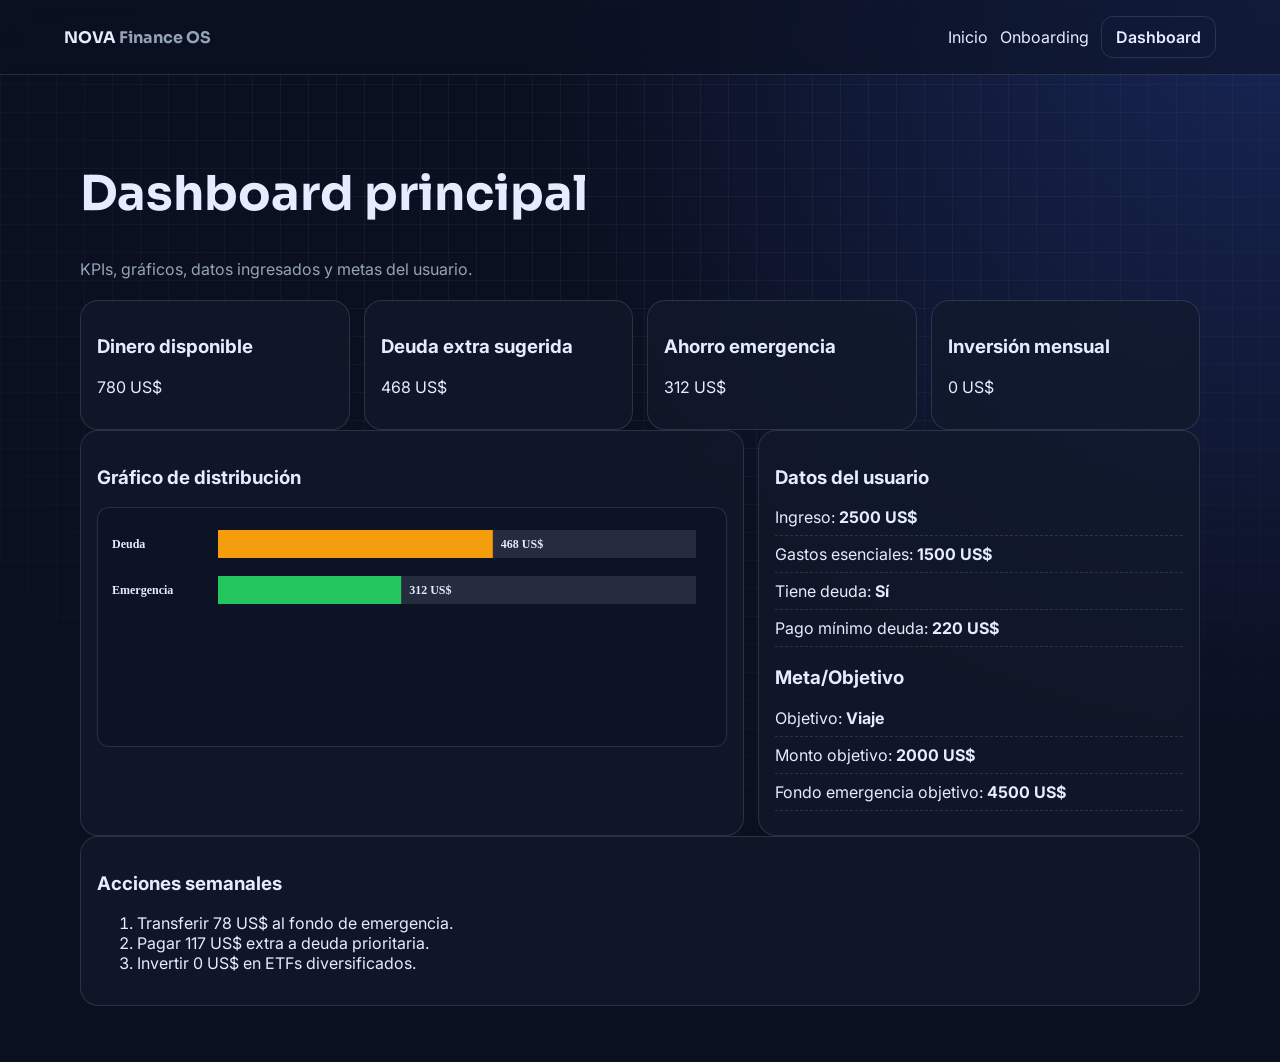
==== dashboard.html @ e24fccea "Refactor into multi-page app with onboarding and dashboard" ====
<!doctype html>
<html lang="es">
<head>
  <meta charset="UTF-8" />
  <meta name="viewport" content="width=device-width, initial-scale=1.0" />
  <title>NOVA Finance OS — Dashboard</title>
  <link rel="preconnect" href="https://fonts.googleapis.com"><link rel="preconnect" href="https://fonts.gstatic.com" crossorigin>
  <link href="https://fonts.googleapis.com/css2?family=Inter:wght@400;500;600;700;800&family=Sora:wght@500;700&display=swap" rel="stylesheet">
  <link rel="stylesheet" href="styles.css" />
</head>
<body>
<div class="bg-grid"></div>
<header class="topbar"><div class="brand">NOVA <span>Finance OS</span></div><nav class="topnav"><a href="index.html">Inicio</a><a href="onboarding.html">Onboarding</a><a href="dashboard.html" class="btn ghost">Dashboard</a></nav></header>
<main class="section">
  <h1 class="page-title">Dashboard principal</h1>
  <p class="subtitle">KPIs, gráficos, datos ingresados y metas del usuario.</p>

  <section class="kpi-grid">
    <article class="panel"><h3>Dinero disponible</h3><p id="kpi-surplus">—</p></article>
    <article class="panel"><h3>Deuda extra sugerida</h3><p id="kpi-debt">—</p></article>
    <article class="panel"><h3>Ahorro emergencia</h3><p id="kpi-emergency">—</p></article>
    <article class="panel"><h3>Inversión mensual</h3><p id="kpi-invest">—</p></article>
  </section>

  <section class="planner-grid">
    <article class="panel">
      <h3>Gráfico de distribución</h3>
      <canvas id="allocationChart" width="620" height="280"></canvas>
    </article>
    <article class="panel">
      <h3>Datos del usuario</h3>
      <div id="user-data" class="data-list"></div>
      <h3>Meta/Objetivo</h3>
      <div id="goal-data" class="data-list"></div>
    </article>
  </section>

  <section class="panel">
    <h3>Acciones semanales</h3>
    <ol id="weekly-actions"></ol>
  </section>
</main>
<script src="script.js"></script>
</body>
</html>
---- styles.css ----
:root { --bg:#0b1020; --surface:rgba(18,26,43,.7); --stroke:rgba(148,163,184,.2); --text:#e6ecff; --muted:#94a3b8; --primary:#5b8cff; --success:#22c55e; --warn:#f59e0b; }
*{box-sizing:border-box} html,body{margin:0;padding:0;font-family:Inter,system-ui,sans-serif;color:var(--text);background:radial-gradient(circle at top right,#172554,var(--bg) 45%)}
.bg-grid{position:fixed;inset:0;background-image:linear-gradient(rgba(255,255,255,.04) 1px,transparent 1px),linear-gradient(90deg,rgba(255,255,255,.04) 1px,transparent 1px);background-size:28px 28px;mask-image:radial-gradient(circle at 50% 0,black 35%,transparent 100%);pointer-events:none;z-index:0}
main,.topbar{position:relative;z-index:1}.section{width:min(1120px,92vw);margin:0 auto;padding:56px 0}
.topbar{position:sticky;top:0;z-index:10;backdrop-filter:blur(12px);display:flex;justify-content:space-between;align-items:center;padding:16px 5vw;border-bottom:1px solid var(--stroke);background:rgba(11,16,32,.5)}
.topnav{display:flex;gap:12px;align-items:center}.topnav a{color:var(--text);text-decoration:none}.brand{font-family:Sora,sans-serif;font-weight:700}.brand span{color:var(--muted)}
.hero h1,.page-title{font-family:Sora,sans-serif;font-size:clamp(2rem,4vw,3rem)}.eyebrow{color:var(--primary);font-weight:700}.subtitle{color:var(--muted);line-height:1.7}
.btn{border:0;text-decoration:none;display:inline-flex;align-items:center;justify-content:center;padding:10px 14px;border-radius:12px;font-weight:600;background:linear-gradient(135deg,#4f7fff,#5b8cff);color:#fff;cursor:pointer}.btn.ghost{background:transparent;border:1px solid var(--stroke)}
.hero-actions{display:flex;gap:12px}.cards,.kpi-grid,.planner-grid,.grid-2{display:grid;gap:14px}.cards{grid-template-columns:repeat(3,1fr)}.kpi-grid{grid-template-columns:repeat(4,1fr)}.planner-grid{grid-template-columns:1.2fr .8fr}.grid-2{grid-template-columns:1fr 1fr}
.card,.panel{background:var(--surface);border:1px solid var(--stroke);border-radius:18px;padding:16px;backdrop-filter:blur(10px)}.field{display:grid;gap:8px;margin-bottom:12px}
input,select{width:100%;border-radius:10px;border:1px solid var(--stroke);background:rgba(15,23,42,.65);color:var(--text);padding:11px 12px}
canvas{width:100%;height:240px;border:1px solid var(--stroke);border-radius:12px;background:rgba(11,16,32,.35)}
.data-list p{margin:8px 0;padding-bottom:8px;border-bottom:1px dashed var(--stroke)}
.reveal{opacity:0;transform:translateY(24px);transition:opacity .7s ease,transform .7s ease}.reveal.visible{opacity:1;transform:translateY(0)}
@media (max-width:980px){.cards,.kpi-grid,.planner-grid,.grid-2{grid-template-columns:1fr}}
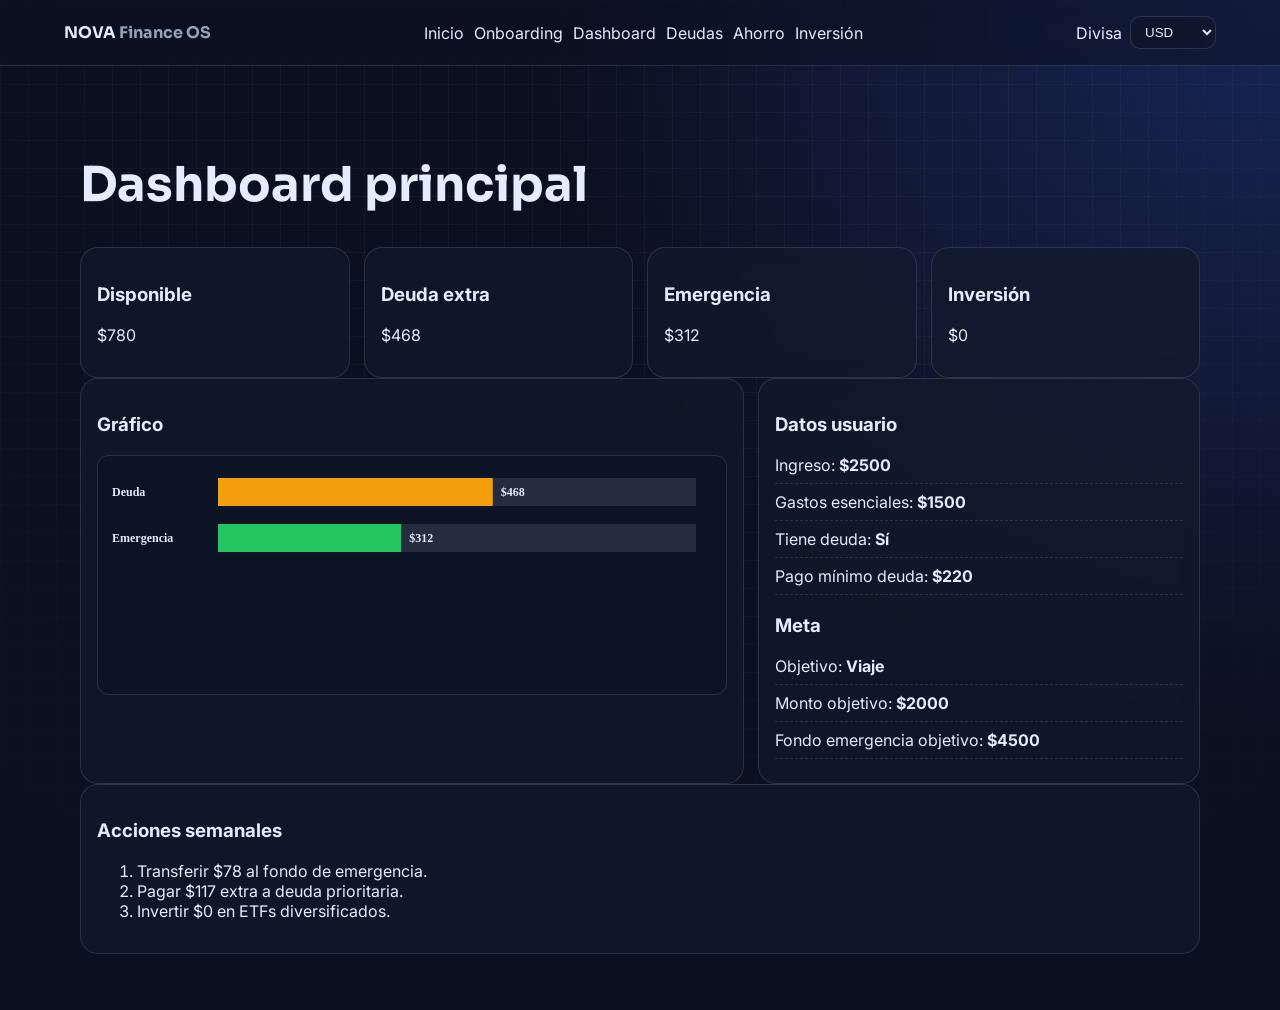
==== commit 4fa09f13: "Add specialized pages and global top-right currency switcher" ====
--- a/dashboard.html
+++ b/dashboard.html
@@ -1,45 +1,4 @@
-<!doctype html>
-<html lang="es">
-<head>
-  <meta charset="UTF-8" />
-  <meta name="viewport" content="width=device-width, initial-scale=1.0" />
-  <title>NOVA Finance OS — Dashboard</title>
-  <link rel="preconnect" href="https://fonts.googleapis.com"><link rel="preconnect" href="https://fonts.gstatic.com" crossorigin>
-  <link href="https://fonts.googleapis.com/css2?family=Inter:wght@400;500;600;700;800&family=Sora:wght@500;700&display=swap" rel="stylesheet">
-  <link rel="stylesheet" href="styles.css" />
-</head>
-<body>
-<div class="bg-grid"></div>
-<header class="topbar"><div class="brand">NOVA <span>Finance OS</span></div><nav class="topnav"><a href="index.html">Inicio</a><a href="onboarding.html">Onboarding</a><a href="dashboard.html" class="btn ghost">Dashboard</a></nav></header>
-<main class="section">
-  <h1 class="page-title">Dashboard principal</h1>
-  <p class="subtitle">KPIs, gráficos, datos ingresados y metas del usuario.</p>
-
-  <section class="kpi-grid">
-    <article class="panel"><h3>Dinero disponible</h3><p id="kpi-surplus">—</p></article>
-    <article class="panel"><h3>Deuda extra sugerida</h3><p id="kpi-debt">—</p></article>
-    <article class="panel"><h3>Ahorro emergencia</h3><p id="kpi-emergency">—</p></article>
-    <article class="panel"><h3>Inversión mensual</h3><p id="kpi-invest">—</p></article>
-  </section>
-
-  <section class="planner-grid">
-    <article class="panel">
-      <h3>Gráfico de distribución</h3>
-      <canvas id="allocationChart" width="620" height="280"></canvas>
-    </article>
-    <article class="panel">
-      <h3>Datos del usuario</h3>
-      <div id="user-data" class="data-list"></div>
-      <h3>Meta/Objetivo</h3>
-      <div id="goal-data" class="data-list"></div>
-    </article>
-  </section>
-
-  <section class="panel">
-    <h3>Acciones semanales</h3>
-    <ol id="weekly-actions"></ol>
-  </section>
-</main>
-<script src="script.js"></script>
-</body>
-</html>
+<!doctype html><html lang="es"><head><meta charset="UTF-8" /><meta name="viewport" content="width=device-width, initial-scale=1.0" /><title>NOVA — Dashboard</title><link rel="preconnect" href="https://fonts.googleapis.com"><link rel="preconnect" href="https://fonts.gstatic.com" crossorigin><link href="https://fonts.googleapis.com/css2?family=Inter:wght@400;500;600;700;800&family=Sora:wght@500;700&display=swap" rel="stylesheet"><link rel="stylesheet" href="styles.css" /></head><body>
+<div class="bg-grid"></div><header class="topbar"><div class="brand">NOVA <span>Finance OS</span></div><nav class="topnav"><a href="index.html">Inicio</a><a href="onboarding.html">Onboarding</a><a href="dashboard.html">Dashboard</a><a href="deudas.html">Deudas</a><a href="ahorro.html">Ahorro</a><a href="inversion.html">Inversión</a></nav><div class="currency-switcher"><label for="currency">Divisa</label><select id="currency"><option>USD</option><option>EUR</option><option>MXN</option><option>COP</option></select></div></header>
+<main class="section"><h1 class="page-title">Dashboard principal</h1><section class="kpi-grid"><article class="panel"><h3>Disponible</h3><p id="kpi-surplus" data-money="surplus">—</p></article><article class="panel"><h3>Deuda extra</h3><p id="kpi-debt" data-money="debt">—</p></article><article class="panel"><h3>Emergencia</h3><p id="kpi-emergency" data-money="emergency">—</p></article><article class="panel"><h3>Inversión</h3><p id="kpi-invest" data-money="investing">—</p></article></section><section class="planner-grid"><article class="panel"><h3>Gráfico</h3><canvas id="allocationChart" width="620" height="280"></canvas></article><article class="panel"><h3>Datos usuario</h3><div id="user-data" class="data-list"></div><h3>Meta</h3><div id="goal-data" class="data-list"></div></article></section><section class="panel"><h3>Acciones semanales</h3><ol id="weekly-actions"></ol></section></main>
+<script src="script.js"></script></body></html>
--- a/styles.css
+++ b/styles.css
@@ -3,7 +3,7 @@
 .bg-grid{position:fixed;inset:0;background-image:linear-gradient(rgba(255,255,255,.04) 1px,transparent 1px),linear-gradient(90deg,rgba(255,255,255,.04) 1px,transparent 1px);background-size:28px 28px;mask-image:radial-gradient(circle at 50% 0,black 35%,transparent 100%);pointer-events:none;z-index:0}
 main,.topbar{position:relative;z-index:1}.section{width:min(1120px,92vw);margin:0 auto;padding:56px 0}
 .topbar{position:sticky;top:0;z-index:10;backdrop-filter:blur(12px);display:flex;justify-content:space-between;align-items:center;padding:16px 5vw;border-bottom:1px solid var(--stroke);background:rgba(11,16,32,.5)}
-.topnav{display:flex;gap:12px;align-items:center}.topnav a{color:var(--text);text-decoration:none}.brand{font-family:Sora,sans-serif;font-weight:700}.brand span{color:var(--muted)}
+.topnav{display:flex;gap:10px;align-items:center;flex-wrap:wrap}.topnav a{color:var(--text);text-decoration:none}.brand{font-family:Sora,sans-serif;font-weight:700}.brand span{color:var(--muted)}.currency-switcher{display:flex;align-items:center;gap:8px}.currency-switcher select{width:auto;min-width:86px;padding:7px 10px}
 .hero h1,.page-title{font-family:Sora,sans-serif;font-size:clamp(2rem,4vw,3rem)}.eyebrow{color:var(--primary);font-weight:700}.subtitle{color:var(--muted);line-height:1.7}
 .btn{border:0;text-decoration:none;display:inline-flex;align-items:center;justify-content:center;padding:10px 14px;border-radius:12px;font-weight:600;background:linear-gradient(135deg,#4f7fff,#5b8cff);color:#fff;cursor:pointer}.btn.ghost{background:transparent;border:1px solid var(--stroke)}
 .hero-actions{display:flex;gap:12px}.cards,.kpi-grid,.planner-grid,.grid-2{display:grid;gap:14px}.cards{grid-template-columns:repeat(3,1fr)}.kpi-grid{grid-template-columns:repeat(4,1fr)}.planner-grid{grid-template-columns:1.2fr .8fr}.grid-2{grid-template-columns:1fr 1fr}
